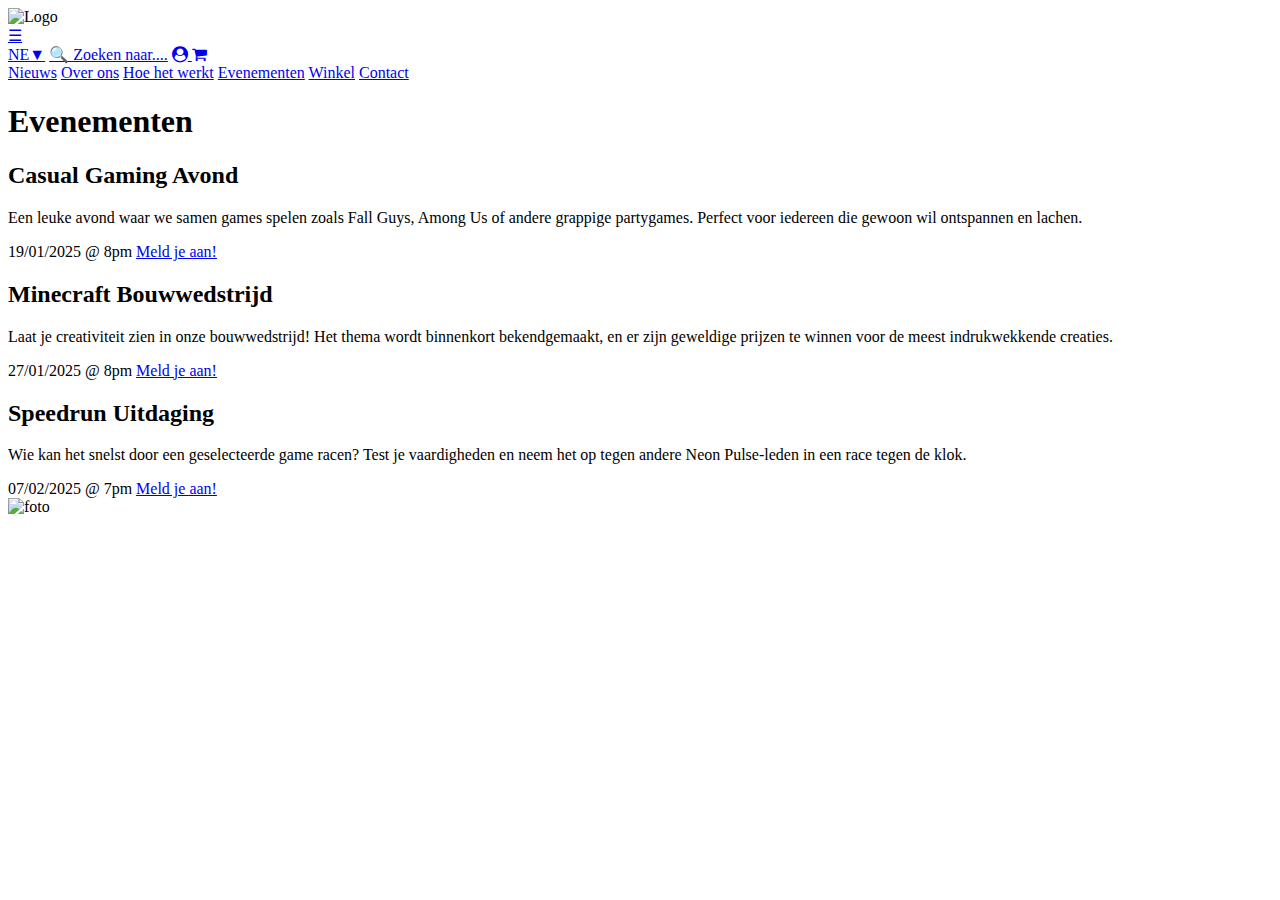
==== index.html @ 746c914e "index toegevoegd" ====
<!DOCTYPE html>
<html lang="nl">
<head>
    <meta charset="UTF-8">
    <meta name="viewport" content="width=device-width, initial-scale=1.0">
    <title>Evenementen - Mobile NL</title>
    <link rel="stylesheet" href="https://maxcdn.bootstrapcdn.com/font-awesome/4.7.0/css/font-awesome.min.css">
    <link rel="stylesheet" href="Style.css">
</head>
<body>
    <header>
        <div class="logo">
            <img src="fotos/Logo neon pulse.svg" alt="Logo">
        </div>

      
        <div class="burger-menu">
            <a href="#" class="burger-icon"> &#9776;</a>
        </div>
       <nav class="JUNHAO">
     <a href="#" class="taalverschil">NE▼</a>
             <a href="#" class="zoekbalktype">&#128269;    Zoeken naar....</a>  
    <a href="#" class="profiel-logo"><i class="fa fa-user-circle"></i> </a>  
     <a href="#" class="shopping-icon"><i class="fa fa-shopping-cart"></i> </a>  
    </nav>
        
    </header>
<nav class="menu">
            <a href="#">Nieuws</a>
            <a href="#">Over ons</a>
            <a href="#">Hoe het werkt</a>
            <a href="#">Evenementen</a>
            <a href="#">Winkel</a>
            <a href="#">Contact</a>
        </nav>
    <main>
        <h1>Evenementen</h1>
        <div class="events-div">
        <div class="events-divleft">
<article class="article">
            <h2>Casual Gaming Avond</h2>
            <p>Een leuke avond waar we samen games spelen zoals Fall Guys, Among Us of andere grappige partygames. Perfect voor iedereen die gewoon wil ontspannen en lachen.</p>
            <div class="event-info">
                <span>19/01/2025 @ 8pm</span>
                <a href="#" class="btn">Meld je aan!</a>
            </div>
        </article>
<article class="article">
            <h2>Minecraft Bouwwedstrijd</h2>
            <p>Laat je creativiteit zien in onze bouwwedstrijd! Het thema wordt binnenkort bekendgemaakt, en er zijn geweldige prijzen te winnen voor de meest indrukwekkende creaties.</p>
            <div class="event-info">
                <span>27/01/2025 @ 8pm</span>
                <a href="#" class="btn">Meld je aan!</a>
            </div>
     </article>

       <article class="article">
            <h2>Speedrun Uitdaging</h2>
            <p>Wie kan het snelst door een geselecteerde game racen? Test je vaardigheden en neem het op tegen andere Neon Pulse-leden in een race tegen de klok.</p>
            <div class="event-info">
                <span>07/02/2025 @ 7pm</span>
                <a href="#" class="btn">Meld je aan!</a>
            </div>
    </article>
</div>
    <div class="eventfotos">
<img src="fotos/Group 1398.png" alt="foto">

    </div>
</div>
    </main>
</body>
</html>
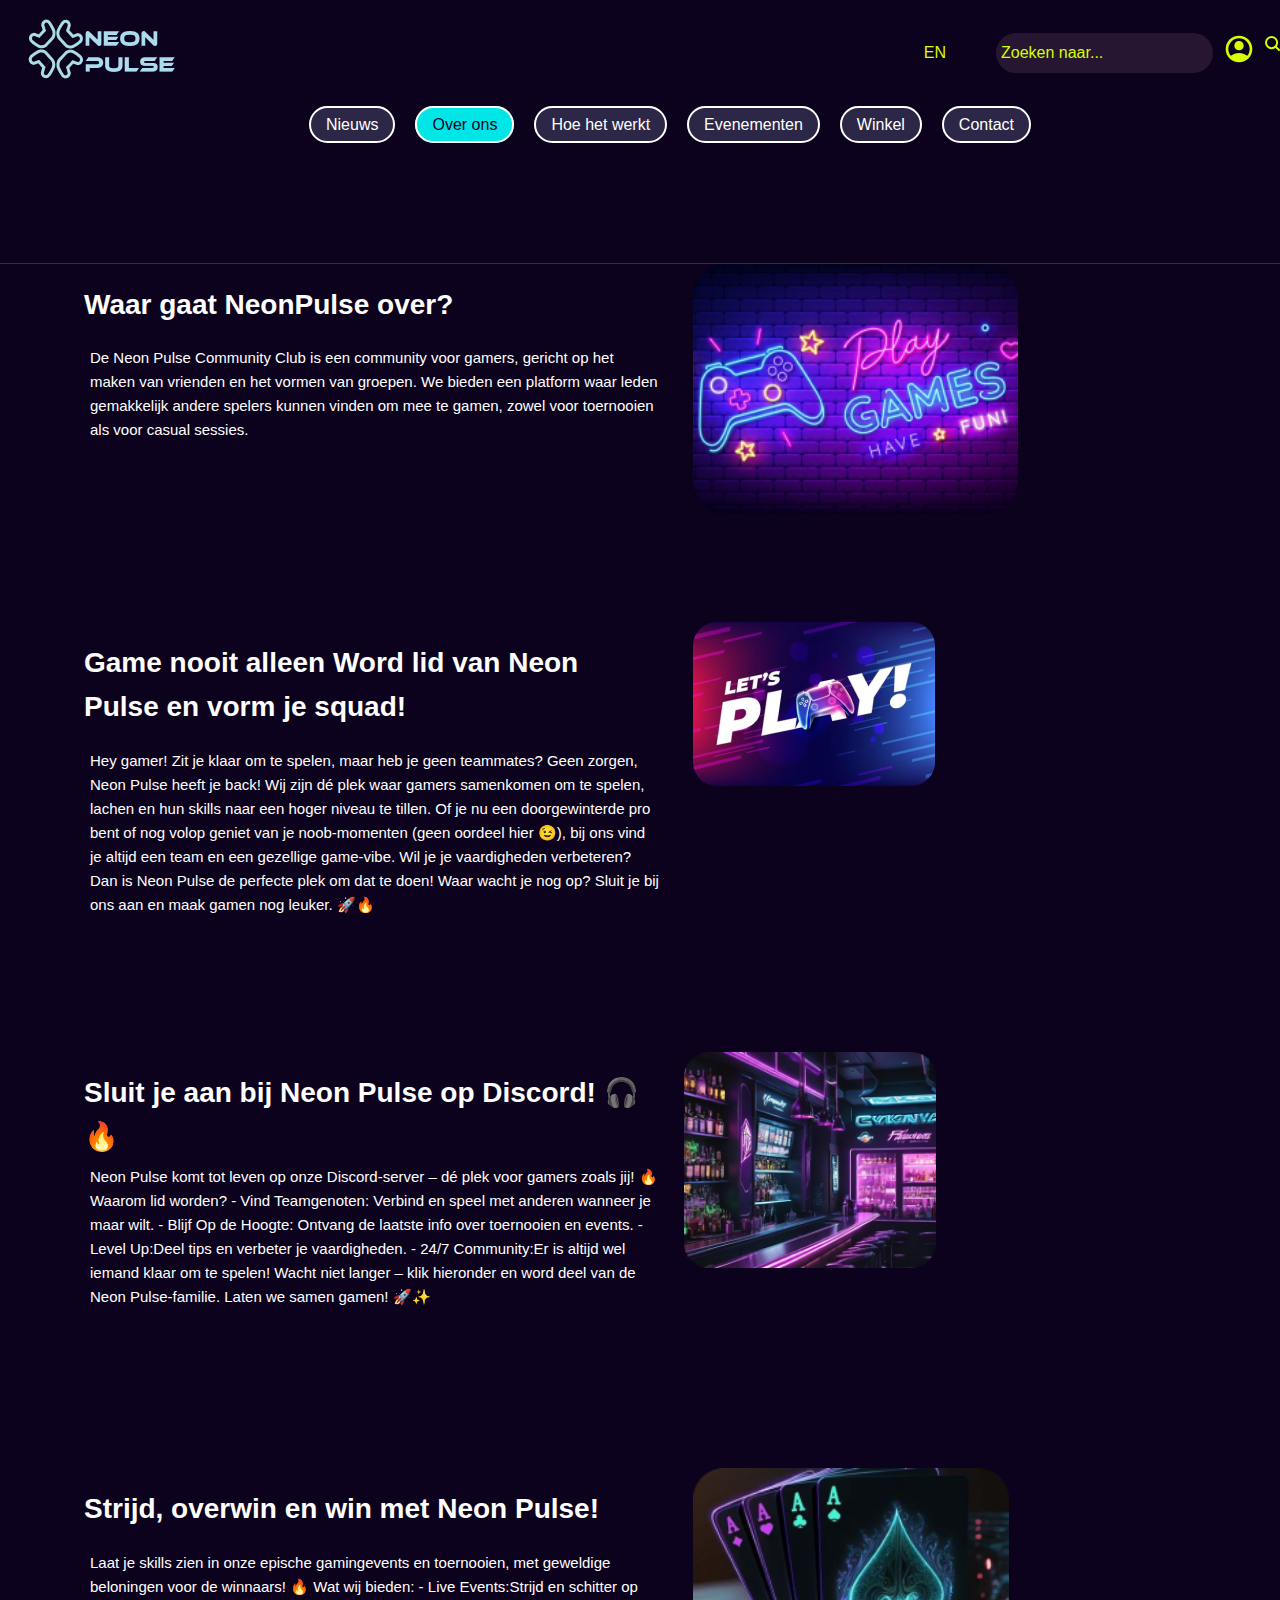
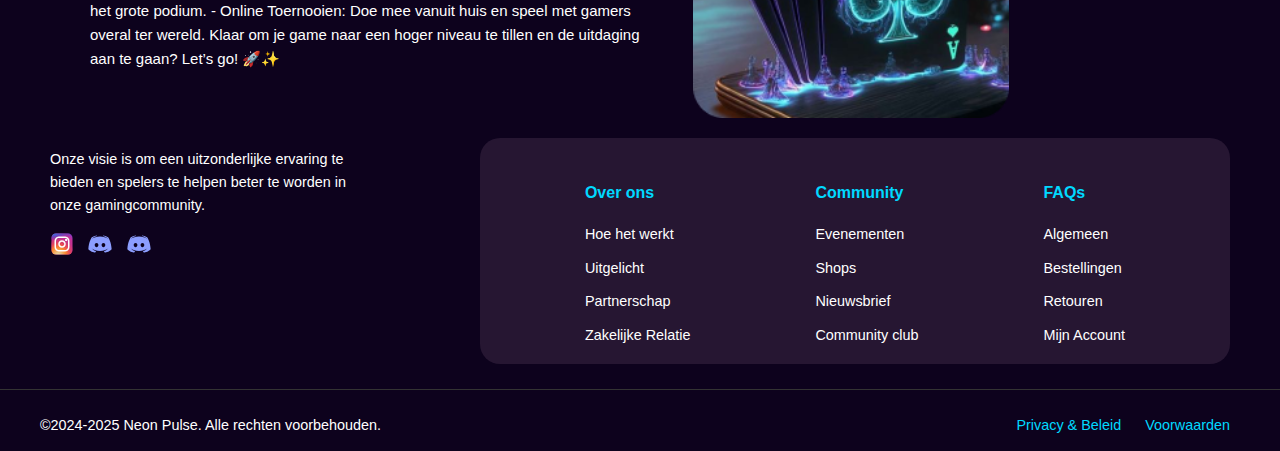
==== commit a20f1a00: "website update 16:00" ====
--- a/index.html
+++ b/index.html
@@ -1,74 +1,279 @@
 <!DOCTYPE html>
 <html lang="nl">
-<head>
-    <meta charset="UTF-8">
-    <meta name="viewport" content="width=device-width, initial-scale=1.0">
-    <title>Evenementen - Mobile NL</title>
-    <link rel="stylesheet" href="https://maxcdn.bootstrapcdn.com/font-awesome/4.7.0/css/font-awesome.min.css">
-    <link rel="stylesheet" href="Style.css">
-</head>
-<body>
-    <header>
+  <head>
+    <meta charset="UTF-8" />
+    <meta name="viewport" content="width=device-width, initial-scale=1.0" />
+    <title>Neon Pulse</title>
+    <link rel="stylesheet" href="css/neonstijl.css" />
+    <link rel="stylesheet" href="css/normalize.css" />
+  </head>
+  <body>
+    <div class="container">
+      <!-- Dit wordt de header -->
+      <header class="header">
         <div class="logo">
-            <img src="fotos/Logo neon pulse.svg" alt="Logo">
-        </div>
-
-      
-        <div class="burger-menu">
-            <a href="#" class="burger-icon"> &#9776;</a>
-        </div>
-       <nav class="JUNHAO">
-     <a href="#" class="taalverschil">NE▼</a>
-             <a href="#" class="zoekbalktype">&#128269;    Zoeken naar....</a>  
-    <a href="#" class="profiel-logo"><i class="fa fa-user-circle"></i> </a>  
-     <a href="#" class="shopping-icon"><i class="fa fa-shopping-cart"></i> </a>  
-    </nav>
-        
-    </header>
-<nav class="menu">
-            <a href="#">Nieuws</a>
-            <a href="#">Over ons</a>
-            <a href="#">Hoe het werkt</a>
-            <a href="#">Evenementen</a>
-            <a href="#">Winkel</a>
-            <a href="#">Contact</a>
-        </nav>
-    <main>
-        <h1>Evenementen</h1>
-        <div class="events-div">
-        <div class="events-divleft">
-<article class="article">
-            <h2>Casual Gaming Avond</h2>
-            <p>Een leuke avond waar we samen games spelen zoals Fall Guys, Among Us of andere grappige partygames. Perfect voor iedereen die gewoon wil ontspannen en lachen.</p>
-            <div class="event-info">
-                <span>19/01/2025 @ 8pm</span>
-                <a href="#" class="btn">Meld je aan!</a>
+          <img src="photos/logo.png" alt="Neon Pulse Logo" />
+        </div>
+        <div class="menu-icon">
+          <div></div>
+          <div></div>
+          <div></div>
+        </div>
+
+        <div class="navigatie">
+          <div class="subheader">
+            <div>
+              <a href="">
+                <img src="photos/Logo neon pulse PNG.jpg" alt="" />
+              </a>
             </div>
-        </article>
-<article class="article">
-            <h2>Minecraft Bouwwedstrijd</h2>
-            <p>Laat je creativiteit zien in onze bouwwedstrijd! Het thema wordt binnenkort bekendgemaakt, en er zijn geweldige prijzen te winnen voor de meest indrukwekkende creaties.</p>
-            <div class="event-info">
-                <span>27/01/2025 @ 8pm</span>
-                <a href="#" class="btn">Meld je aan!</a>
+
+            <div class="search-cart">
+              <a href="#" class="englishbutton"> EN </a>
+              <input
+                class="searchbar"
+                type="text"
+                placeholder="Zoeken naar..."
+              />
+
+              <a href=""><img src="photos/account_circle.svg" alt="" /></a>
+              <a href=""> <img src="photos/🦆 icon _search_.svg" alt="" /></a>
             </div>
-     </article>
-
-       <article class="article">
-            <h2>Speedrun Uitdaging</h2>
-            <p>Wie kan het snelst door een geselecteerde game racen? Test je vaardigheden en neem het op tegen andere Neon Pulse-leden in een race tegen de klok.</p>
-            <div class="event-info">
-                <span>07/02/2025 @ 7pm</span>
-                <a href="#" class="btn">Meld je aan!</a>
-            </div>
-    </article>
-</div>
-    <div class="eventfotos">
-<img src="fotos/Group 1398.png" alt="foto">
-
+          </div>
+          <div class="headernav">
+            <nav>
+              <ul>
+                <li><a href="#">Nieuws</a></li>
+                <li>
+                  <a href="about us/About-us-yelle.html" class="active"
+                    >Over ons</a
+                  >
+                </li>
+                <li><a href="#">Hoe het werkt</a></li>
+                <li><a href="event pagina/index.html">Evenementen</a></li>
+                <li><a href="#">Winkel</a></li>
+                <li><a href="#">Contact</a></li>
+              </ul>
+            </nav>
+          </div>
+        </div>
+      </header>
+
+      <!-- Content -->
+      <section class="content">
+        <div>
+          <h1>Waar gaat NeonPulse over?</h1>
+          <p>
+            De Neon Pulse Community Club is een community voor gamers, gericht
+            op het maken van vrienden en het vormen van groepen. We bieden een
+            platform waar leden gemakkelijk andere spelers kunnen vinden om mee
+            te gamen, zowel voor toernooien als voor casual sessies.
+          </p>
+        </div>
+
+        <div class="image">
+          <img
+            class="imageRight"
+            src="photos/play-games.jpg"
+            alt="Play Games Neon"
+          />
+        </div>
+      </section>
+      <hr />
+
+      <section class="content-game">
+        <div>
+          <h1>Game nooit alleen Word lid van Neon Pulse en vorm je squad!</h1>
+          <p>
+            Hey gamer! Zit je klaar om te spelen, maar heb je geen teammates?
+            Geen zorgen, Neon Pulse heeft je back! Wij zijn dé plek waar gamers
+            samenkomen om te spelen, lachen en hun skills naar een hoger niveau
+            te tillen. Of je nu een doorgewinterde pro bent of nog volop geniet
+            van je noob-momenten (geen oordeel hier 😉), bij ons vind je altijd
+            een team en een gezellige game-vibe. Wil je je vaardigheden
+            verbeteren? Dan is Neon Pulse de perfecte plek om dat te doen! Waar
+            wacht je nog op? Sluit je bij ons aan en maak gamen nog leuker. 🚀🔥
+          </p>
+        </div>
+
+        <div class="image">
+          <img
+            class="imagecenter"
+            src="photos/letsplay.jpg"
+            alt="Play Games Neon"
+          />
+        </div>
+      </section>
+      <hr />
+
+      <section class="content-discord">
+        <div>
+          <h1>Sluit je aan bij Neon Pulse op Discord! 🎧🔥</h1>
+          <p>
+            Neon Pulse komt tot leven op onze Discord-server – dé plek voor
+            gamers zoals jij! 🔥 Waarom lid worden? - Vind Teamgenoten: Verbind
+            en speel met anderen wanneer je maar wilt. - Blijf Op de Hoogte:
+            Ontvang de laatste info over toernooien en events. - Level Up:Deel
+            tips en verbeter je vaardigheden. - 24/7 Community:Er is altijd wel
+            iemand klaar om te spelen! Wacht niet langer – klik hieronder en
+            word deel van de Neon Pulse-familie. Laten we samen gamen! 🚀✨
+          </p>
+        </div>
+
+        <div class="image-arcade">
+          <img
+            class="imagecenter"
+            src="photos/arcade.png"
+            alt="Play Games Neon"
+          />
+        </div>
+      </section>
+      <hr />
+
+      <section class="content-aansluiten">
+        <div>
+          <h1>Strijd, overwin en win met Neon Pulse!</h1>
+          <p>
+            Laat je skills zien in onze epische gamingevents en toernooien, met
+            geweldige beloningen voor de winnaars! 🔥 Wat wij bieden: - Live
+            Events:Strijd en schitter op het grote podium. - Online Toernooien:
+            Doe mee vanuit huis en speel met gamers overal ter wereld. Klaar om
+            je game naar een hoger niveau te tillen en de uitdaging aan te gaan?
+            Let’s go! 🚀✨
+          </p>
+        </div>
+        <div class="image-cards">
+          <img
+            class="imageRight"
+            src="photos/cards.png"
+            alt="Play Games Neon"
+          />
+        </div>
+      </section>
+      <hr />
     </div>
-</div>
-    </main>
-</body>
+    <div class="footer-container">
+      <div class="footer-left">
+        <div class="logo">
+          <img src="img/Logo neon pulse PNG.jpg" alt="" />
+        </div>
+        <p>
+          Onze visie is om een uitzonderlijke ervaring te bieden en spelers te
+          helpen beter te worden in onze gamingcommunity.
+        </p>
+        <div class="social-icons">
+          <a href="#"><img src="photos/insta logo.svg" alt="Instagram" /></a>
+          <a href="#"><img src="photos/discord logo.svg" alt="Discord" /></a>
+          <a href="#"><img src="photos/discord logo.svg" alt="Twitter" /></a>
+        </div>
+      </div>
+      <div class="footer-right">
+        <div class="footer-section">
+          <h4>Over ons</h4>
+          <ul>
+            <li><a href="#">Hoe het werkt</a></li>
+            <li><a href="#">Uitgelicht</a></li>
+            <li><a href="#">Partnerschap</a></li>
+            <li><a href="#">Zakelijke Relatie</a></li>
+          </ul>
+        </div>
+        <div class="footer-section">
+          <h4>Community</h4>
+          <ul>
+            <li><a href="event pagina/index.html">Evenementen</a></li>
+            <li><a href="#">Shops</a></li>
+            <li><a href="#">Nieuwsbrief</a></li>
+            <li><a href="#">Community club</a></li>
+          </ul>
+        </div>
+        <div class="footer-section">
+          <h4>FAQs</h4>
+          <ul>
+            <li><a href="#">Algemeen</a></li>
+            <li><a href="#">Bestellingen</a></li>
+            <li><a href="#">Retouren</a></li>
+            <li><a href="#">Mijn Account</a></li>
+          </ul>
+        </div>
+      </div>
+    </div>
+    <div class="footer-bottom">
+      <div>
+        <p>&copy;2024-2025 Neon Pulse. Alle rechten voorbehouden.</p>
+      </div>
+      <div>
+        <a href="#">Privacy & Beleid</a>
+        <a href="#">Voorwaarden</a>
+      </div>
+    </div>
+    <footer class="footer-page">
+      <div class="footer-container">
+        <div class="footer-left">
+          <div class="logo">
+            <img src="img/Logo neon pulse PNG.jpg" alt="" />
+          </div>
+          <p>
+            Onze visie is om een uitzonderlijke ervaring te bieden en spelers te
+            helpen beter te worden in onze gamingcommunity.
+          </p>
+          <div class="social-icons">
+            <a href="#"><img src="img/insta logo.svg" alt="Instagram" /></a>
+            <a href="#"><img src="img/discord logo.svg" alt="Discord" /></a>
+            <a href="#"><img src="img/twitter icon.svg" alt="Twitter" /></a>
+          </div>
+        </div>
+        <div class="footer-right">
+          <div class="footer-section">
+            <h4>Over ons</h4>
+            <ul>
+              <li><a href="#">Hoe het werkt</a></li>
+              <li><a href="#">Uitgelicht</a></li>
+              <li><a href="#">Partnerschap</a></li>
+              <li><a href="#">Zakelijke Relatie</a></li>
+            </ul>
+          </div>
+          <div class="footer-section">
+            <h4>Community</h4>
+            <ul>
+              <li><a href="#">Evenementen</a></li>
+              <li><a href="#">Shops</a></li>
+              <li><a href="#">Nieuwsbrief</a></li>
+              <li><a href="#">Community club</a></li>
+            </ul>
+          </div>
+          <div class="footer-section">
+            <h4>FAQ’s</h4>
+            <ul>
+              <li><a href="#">Algemeen</a></li>
+              <li><a href="#">Bestellingen</a></li>
+              <li><a href="#">Retouren</a></li>
+              <li><a href="#">Mijn Account</a></li>
+            </ul>
+          </div>
+        </div>
+      </div>
+      <div class="footer-bottom">
+        <div>
+          <p>&copy;2024-2025 Neon Pulse. Alle rechten voorbehouden.</p>
+        </div>
+        <div>
+          <a href="#">Privacy & Beleid</a>
+          <a href="#">Voorwaarden</a>
+        </div>
+      </div>
+      <h3>Sluit je nu aan bij onze Discord!</h3>
+      <img src="photos/Discord.png" alt="" />
+
+      <ul>
+        <li>Over ons</li>
+        <li>Community</li>
+        <li>FAQ's</li>
+      </ul>
+      <p>nieuwsbrief</p>
+      <br />
+      <input class="nieuws" type="text" placeholder="email" />
+
+      <p class="copy">&copy;2024-2025 Neon Pulse. Alle rechten voorbehouden.</p>
+    </footer>
+  </body>
 </html>
-
--- a/css/neonstijl.css
+++ b/css/neonstijl.css
@@ -0,0 +1,849 @@
+@media (min-width: 1281px) {
+  body {
+    font-family: Arial, sans-serif;
+    background-color: #0d021d;
+    color: #ffffff;
+    line-height: 1.6;
+  }
+
+  /* Container */
+  .container {
+    margin: auto;
+    background-color: #0d021d;
+  }
+
+  /* Header */
+  .header {
+    display: flex;
+    justify-content: space-between;
+    align-items: center;
+    padding: 10px 0;
+    border-bottom: 1px solid #333;
+  }
+
+  .logo img {
+    display: none;
+    height: 71.67px;
+    margin-left: 20px;
+  }
+
+  .menu-icon {
+    display: none;
+    display: flex;
+    flex-direction: column;
+    margin-right: 20px;
+    gap: 5px;
+    cursor: pointer;
+  }
+
+  .menu-icon div {
+    display: none;
+    width: 25px;
+    height: 3px;
+    background-color: #ff0;
+  }
+  header {
+    padding: 20px;
+  }
+
+  .navigatie {
+    width: 100%;
+    display: flex;
+    flex-direction: column;
+  }
+
+  .subheader {
+    display: flex;
+    flex-direction: row;
+    align-items: center;
+    justify-content: space-between;
+  }
+
+  .headernav {
+    display: flex;
+    justify-content: center;
+    padding-bottom: 100px;
+  }
+
+  .englishbutton {
+    text-decoration: none;
+    display: flex;
+    align-items: center;
+    color: #d6fe00;
+    padding-right: 40px;
+  }
+
+  .logo {
+    font-size: 1.5em;
+    font-weight: bold;
+  }
+
+  nav ul {
+    list-style: none;
+    display: flex;
+    gap: 20px;
+    border: white;
+  }
+
+  nav ul li a {
+    text-decoration: none;
+    color: #fff;
+    padding: 8px 15px;
+    border-radius: 50px;
+    background-color: #2c2746;
+    border: 2px solid #fff;
+  }
+
+  nav ul li a.active,
+  nav ul li a:hover {
+    background-color: #00e6e6;
+    color: #190028;
+  }
+
+  .searchbar {
+    background-color: #261632;
+    color: #d6fe00;
+  }
+
+  .searchbar::placeholder {
+    color: #d6fe00;
+  }
+
+  .search-cart {
+    display: flex;
+    gap: 10px;
+    flex-direction: row;
+  }
+
+  .search-cart input {
+    padding: 5px;
+    border: none;
+    border-radius: 20px;
+  }
+
+  .icon,
+  .cart {
+    cursor: pointer;
+    font-size: 1.2em;
+  }
+
+  .content {
+    display: flex;
+    gap: 2em;
+  }
+
+  .content h1 {
+    margin-left: 3em;
+    font-size: 28px;
+    text-align: left;
+  }
+
+  .content p {
+    margin-left: 6em;
+    font-size: 15px;
+    max-width: 571px;
+    max-height: 88px;
+    text-align: left;
+  }
+  .imageRight {
+    height: 250px;
+  }
+
+  hr {
+    display: none;
+    width: 20em;
+  }
+
+  .content-game {
+    display: flex;
+    margin-top: 100px;
+    gap: 2em;
+  }
+
+  .content-game h1 {
+    max-width: 500px;
+    margin-left: 3em;
+    font-size: 28px;
+    text-align: left;
+  }
+
+  .content-game p {
+    margin-left: 6em;
+    font-size: 15px;
+    max-width: 571px;
+    max-height: 88px;
+    text-align: left;
+  }
+
+  .content-discord {
+    display: flex;
+    margin-top: 200px;
+    gap: 2em;
+  }
+
+  .content-discord h1 {
+    max-width: 580px;
+    max-height: 76px;
+    margin-left: 3em;
+    font-size: 28px;
+    text-align: left;
+  }
+
+  .content-discord p {
+    margin-left: 6em;
+    font-size: 15px;
+    max-width: 571px;
+    max-height: 88px;
+    text-align: left;
+  }
+
+  .content-aansluiten {
+    display: flex;
+    margin-top: 200px;
+    gap: 2em;
+  }
+  .content-aansluiten h1 {
+    max-width: 580px;
+    max-height: 76px;
+    margin-left: 3em;
+    font-size: 28px;
+    text-align: left;
+  }
+
+  .content-aansluiten p {
+    margin-left: 6em;
+    font-size: 15px;
+    max-width: 571px;
+    max-height: 88px;
+    text-align: left;
+  }
+
+  .image-arcade {
+    display: flex;
+    justify-content: right;
+    flex-direction: row;
+  }
+
+  .image-cards {
+    display: flex;
+    justify-content: right;
+    flex-direction: row;
+  }
+
+  footer {
+    display: none;
+  }
+
+  .footer-container {
+    display: flex;
+    justify-content: space-between;
+    padding: 20px 50px;
+    flex-wrap: wrap;
+  }
+
+  .footer-left {
+    max-width: 300px;
+  }
+
+  .footer-left h2 {
+    font-size: 1.5rem;
+    color: #00d9ff;
+  }
+
+  .footer-left span {
+    color: #fff;
+  }
+
+  .footer-left p {
+    margin-top: 10px;
+    font-size: 0.9rem;
+  }
+
+  .social-icons a {
+    display: inline-block;
+    margin-right: 10px;
+  }
+
+  .social-icons img {
+    width: 24px;
+    height: 24px;
+  }
+
+  .footer-right {
+    display: flex;
+    justify-content: space-evenly;
+    flex-grow: 1;
+    background-color: #261632;
+    border-radius: 20px;
+    max-width: 750px;
+    padding-top: 20px;
+  }
+
+  .footer-section {
+    margin: 0 20px;
+  }
+
+  .footer-section h4 {
+    margin-bottom: 10px;
+    font-size: 1rem;
+    color: #00d9ff;
+  }
+
+  .footer-section ul {
+    list-style: none;
+    padding: 0;
+  }
+
+  .footer-section ul li {
+    margin: 8px 0;
+  }
+
+  .footer-section ul li a {
+    color: #fff;
+    text-decoration: none;
+    font-size: 0.9rem;
+    transition: color 0.3s;
+  }
+
+  .footer-section ul li a:hover {
+    color: #00d9ff;
+  }
+
+  .footer-bottom {
+    border-top: 1px solid #333;
+    padding-top: 10px;
+    font-size: 0.9rem;
+    margin-top: 5px;
+    display: flex;
+    align-items: center;
+    justify-content: space-between;
+    padding-left: 40px;
+    padding-right: 40px;
+  }
+
+  .footer-bottom a {
+    color: #00d9ff;
+    text-decoration: none;
+    margin: 0 10px;
+    font-size: 0.9rem;
+  }
+
+  .footer-bottom a:hover {
+    text-decoration: underline;
+  }
+}
+
+@media (min-width: 413px) and (max-width: 1280px) {
+  body {
+    font-family: Arial, sans-serif;
+    background-color: #0d021d;
+    color: #ffffff;
+    line-height: 1.6;
+  }
+
+  /* Container */
+  .container {
+    margin: auto;
+    background-color: #0d021d;
+  }
+
+  /* Header */
+  .header {
+    display: flex;
+    justify-content: space-between;
+    align-items: center;
+    padding: 10px 0;
+    border-bottom: 1px solid #333;
+  }
+
+  .logo img {
+    display: none;
+    height: 71.67px;
+    margin-left: 20px;
+  }
+
+  .menu-icon {
+    display: none;
+    display: flex;
+    flex-direction: column;
+    margin-right: 20px;
+    gap: 5px;
+    cursor: pointer;
+  }
+
+  .menu-icon div {
+    display: none;
+    width: 25px;
+    height: 3px;
+    background-color: #ff0;
+  }
+  header {
+    padding: 20px;
+  }
+
+  .navigatie {
+    width: 100%;
+    display: flex;
+    flex-direction: column;
+  }
+
+  .subheader {
+    display: flex;
+    flex-direction: row;
+    align-items: center;
+    justify-content: space-between;
+  }
+
+  .headernav {
+    display: flex;
+    justify-content: center;
+    padding-bottom: 100px;
+  }
+
+  .englishbutton {
+    text-decoration: none;
+    display: flex;
+    align-items: center;
+    color: #d6fe00;
+    padding-right: 40px;
+  }
+
+  .logo {
+    font-size: 1.5em;
+    font-weight: bold;
+  }
+
+  nav ul {
+    list-style: none;
+    display: flex;
+    gap: 20px;
+    border: white;
+  }
+
+  nav ul li a {
+    text-decoration: none;
+    color: #fff;
+    padding: 8px 15px;
+    border-radius: 50px;
+    background-color: #2c2746;
+    border: 2px solid #fff;
+  }
+
+  nav ul li a.active,
+  nav ul li a:hover {
+    background-color: #00e6e6;
+    color: #190028;
+  }
+
+  .searchbar {
+    background-color: #261632;
+    color: #d6fe00;
+  }
+
+  .searchbar::placeholder {
+    color: #d6fe00;
+  }
+
+  .search-cart {
+    display: flex;
+    gap: 10px;
+    flex-direction: row;
+  }
+
+  .search-cart input {
+    padding: 5px;
+    border: none;
+    border-radius: 20px;
+  }
+
+  .icon,
+  .cart {
+    cursor: pointer;
+    font-size: 1.2em;
+  }
+
+  .content {
+    display: flex;
+    gap: 2em;
+  }
+
+  .content h1 {
+    margin-left: 3em;
+    font-size: 28px;
+    text-align: left;
+  }
+
+  .content p {
+    margin-left: 6em;
+    font-size: 15px;
+    max-width: 571px;
+    max-height: 88px;
+    text-align: left;
+  }
+  .imageRight {
+    height: 250px;
+  }
+
+  hr {
+    display: none;
+    width: 20em;
+  }
+
+  .content-game {
+    display: flex;
+    margin-top: 100px;
+    gap: 2em;
+  }
+
+  .content-game h1 {
+    max-width: 500px;
+    margin-left: 3em;
+    font-size: 28px;
+    text-align: left;
+  }
+
+  .content-game p {
+    margin-left: 6em;
+    font-size: 15px;
+    max-width: 571px;
+    max-height: 88px;
+    text-align: left;
+  }
+
+  .content-discord {
+    display: flex;
+    margin-top: 200px;
+    gap: 2em;
+  }
+
+  .content-discord h1 {
+    max-width: 580px;
+    max-height: 76px;
+    margin-left: 3em;
+    font-size: 28px;
+    text-align: left;
+  }
+
+  .content-discord p {
+    margin-left: 6em;
+    font-size: 15px;
+    max-width: 571px;
+    max-height: 88px;
+    text-align: left;
+  }
+
+  .content-aansluiten {
+    display: flex;
+    margin-top: 200px;
+    gap: 2em;
+  }
+  .content-aansluiten h1 {
+    max-width: 580px;
+    max-height: 76px;
+    margin-left: 3em;
+    font-size: 28px;
+    text-align: left;
+  }
+
+  .content-aansluiten p {
+    margin-left: 6em;
+    font-size: 15px;
+    max-width: 571px;
+    max-height: 88px;
+    text-align: left;
+  }
+
+  .image-arcade {
+    display: flex;
+    justify-content: right;
+    flex-direction: row;
+  }
+
+  .image-cards {
+    display: flex;
+    justify-content: right;
+    flex-direction: row;
+  }
+
+  footer {
+    display: none;
+  }
+
+  .footer-container {
+    display: flex;
+    justify-content: space-between;
+    padding: 20px 50px;
+    flex-wrap: wrap;
+  }
+
+  .footer-left {
+    max-width: 300px;
+  }
+
+  .footer-left h2 {
+    font-size: 1.5rem;
+    color: #00d9ff;
+  }
+
+  .footer-left span {
+    color: #fff;
+  }
+
+  .footer-left p {
+    margin-top: 10px;
+    font-size: 0.9rem;
+  }
+
+  .social-icons a {
+    display: inline-block;
+    margin-right: 10px;
+  }
+
+  .social-icons img {
+    width: 24px;
+    height: 24px;
+  }
+
+  .footer-right {
+    display: flex;
+    justify-content: space-evenly;
+    flex-grow: 1;
+    background-color: #261632;
+    border-radius: 20px;
+    max-width: 750px;
+    padding-top: 20px;
+  }
+
+  .footer-section {
+    margin: 0 20px;
+  }
+
+  .footer-section h4 {
+    margin-bottom: 10px;
+    font-size: 1rem;
+    color: #00d9ff;
+  }
+
+  .footer-section ul {
+    list-style: none;
+    padding: 0;
+  }
+
+  .footer-section ul li {
+    margin: 8px 0;
+  }
+
+  .footer-section ul li a {
+    color: #fff;
+    text-decoration: none;
+    font-size: 0.9rem;
+    transition: color 0.3s;
+  }
+
+  .footer-section ul li a:hover {
+    color: #00d9ff;
+  }
+
+  .footer-bottom {
+    border-top: 1px solid #333;
+    padding-top: 10px;
+    font-size: 0.9rem;
+    margin-top: 5px;
+    display: flex;
+    align-items: center;
+    justify-content: space-between;
+    padding-left: 40px;
+    padding-right: 40px;
+  }
+
+  .footer-bottom a {
+    color: #00d9ff;
+    text-decoration: none;
+    margin: 0 10px;
+    font-size: 0.9rem;
+  }
+
+  .footer-bottom a:hover {
+    text-decoration: underline;
+  }
+}
+
+@media (max-width: 412px) {
+  @import url("https://fonts.googleapis.com/css2?family=Open+Sans:ital,wght@0,300..800;1,300..800&display=swap");
+  body {
+    font-family: Arial, sans-serif;
+    background-color: #0d021d;
+    color: #ffffff;
+    line-height: 1.6;
+  }
+
+  /* Container */
+  .container {
+    max-width: 412px;
+    margin: auto;
+    background-color: #0d021d;
+  }
+
+  /* Header */
+  .header {
+    display: flex;
+    justify-content: space-between;
+    align-items: center;
+    padding: 10px 0;
+    border-bottom: 1px solid #333;
+  }
+
+  .logo img {
+    display: block;
+    height: 71.67px;
+    margin-left: 20px;
+  }
+
+  .menu-icon {
+    display: flex;
+    flex-direction: column;
+    margin-right: 20px;
+    gap: 5px;
+    cursor: pointer;
+  }
+
+  .menu-icon div {
+    width: 25px;
+    height: 3px;
+    background-color: #ff0;
+  }
+
+  .content {
+    padding: 10px 0;
+    display: flex;
+    flex-direction: column;
+    justify-content: center; /* Center horizontally */
+    align-items: center; /* Center vertically */
+    text-align: left;
+  }
+
+  .content h1 {
+    font-size: 32px;
+    width: 286px;
+  }
+
+  .content p {
+    font-size: 15px;
+    max-width: 286px;
+    max-height: 153px;
+  }
+
+  hr {
+    width: 20em;
+  }
+
+  .content-game {
+    padding: 10px 0;
+    display: flex;
+    flex-direction: column;
+    justify-content: center; /* Center horizontally */
+    align-items: center; /* Center vertically */
+    text-align: left;
+  }
+
+  .content-game h1 {
+    font-size: 32px;
+    width: 286px;
+  }
+
+  .content-game p {
+    font-size: 15px;
+    max-width: 286px;
+    max-height: 300px;
+  }
+
+  .content-game img {
+    padding: 44px;
+  }
+
+  .content-discord {
+    padding: 10px 0;
+    display: flex;
+    flex-direction: column;
+    justify-content: center; /* Center horizontally */
+    align-items: center; /* Center vertically */
+    text-align: left;
+  }
+
+  .content-discord h1 {
+    font-size: 32px;
+    width: 286px;
+  }
+
+  .content-discord p {
+    font-size: 15px;
+    max-width: 286px;
+    max-height: 300px;
+  }
+
+  .content-game img {
+    padding: 44px;
+  }
+
+  .content-aansluiten {
+    padding: 10px 0;
+    display: flex;
+    flex-direction: column;
+    justify-content: center; /* Center horizontally */
+    align-items: center; /* Center vertically */
+    text-align: left;
+  }
+
+  .content-aansluiten h1 {
+    font-size: 32px;
+    width: 286px;
+  }
+
+  .content-aansluiten p {
+    font-size: 15px;
+    max-width: 286px;
+    max-height: 300px;
+  }
+
+  .content-aansluiten img {
+    padding: 44px;
+  }
+
+  .footer-page {
+    align-items: center;
+    text-align: center;
+  }
+
+  ul {
+    margin-top: 3em;
+    display: flex;
+    flex-direction: row;
+    list-style-type: none;
+    gap: 3.5em;
+  }
+
+  .nieuws {
+    border-radius: 20px;
+  }
+
+  .footer-page p {
+    margin-top: 2em;
+  }
+
+  .copy {
+    text-align: left;
+    font-size: 10px;
+  }
+
+  .navigatie {
+    display: none;
+  }
+
+  .footer-container {
+    display: none;
+  }
+
+  .footer-bottom {
+    display: none;
+  }
+}
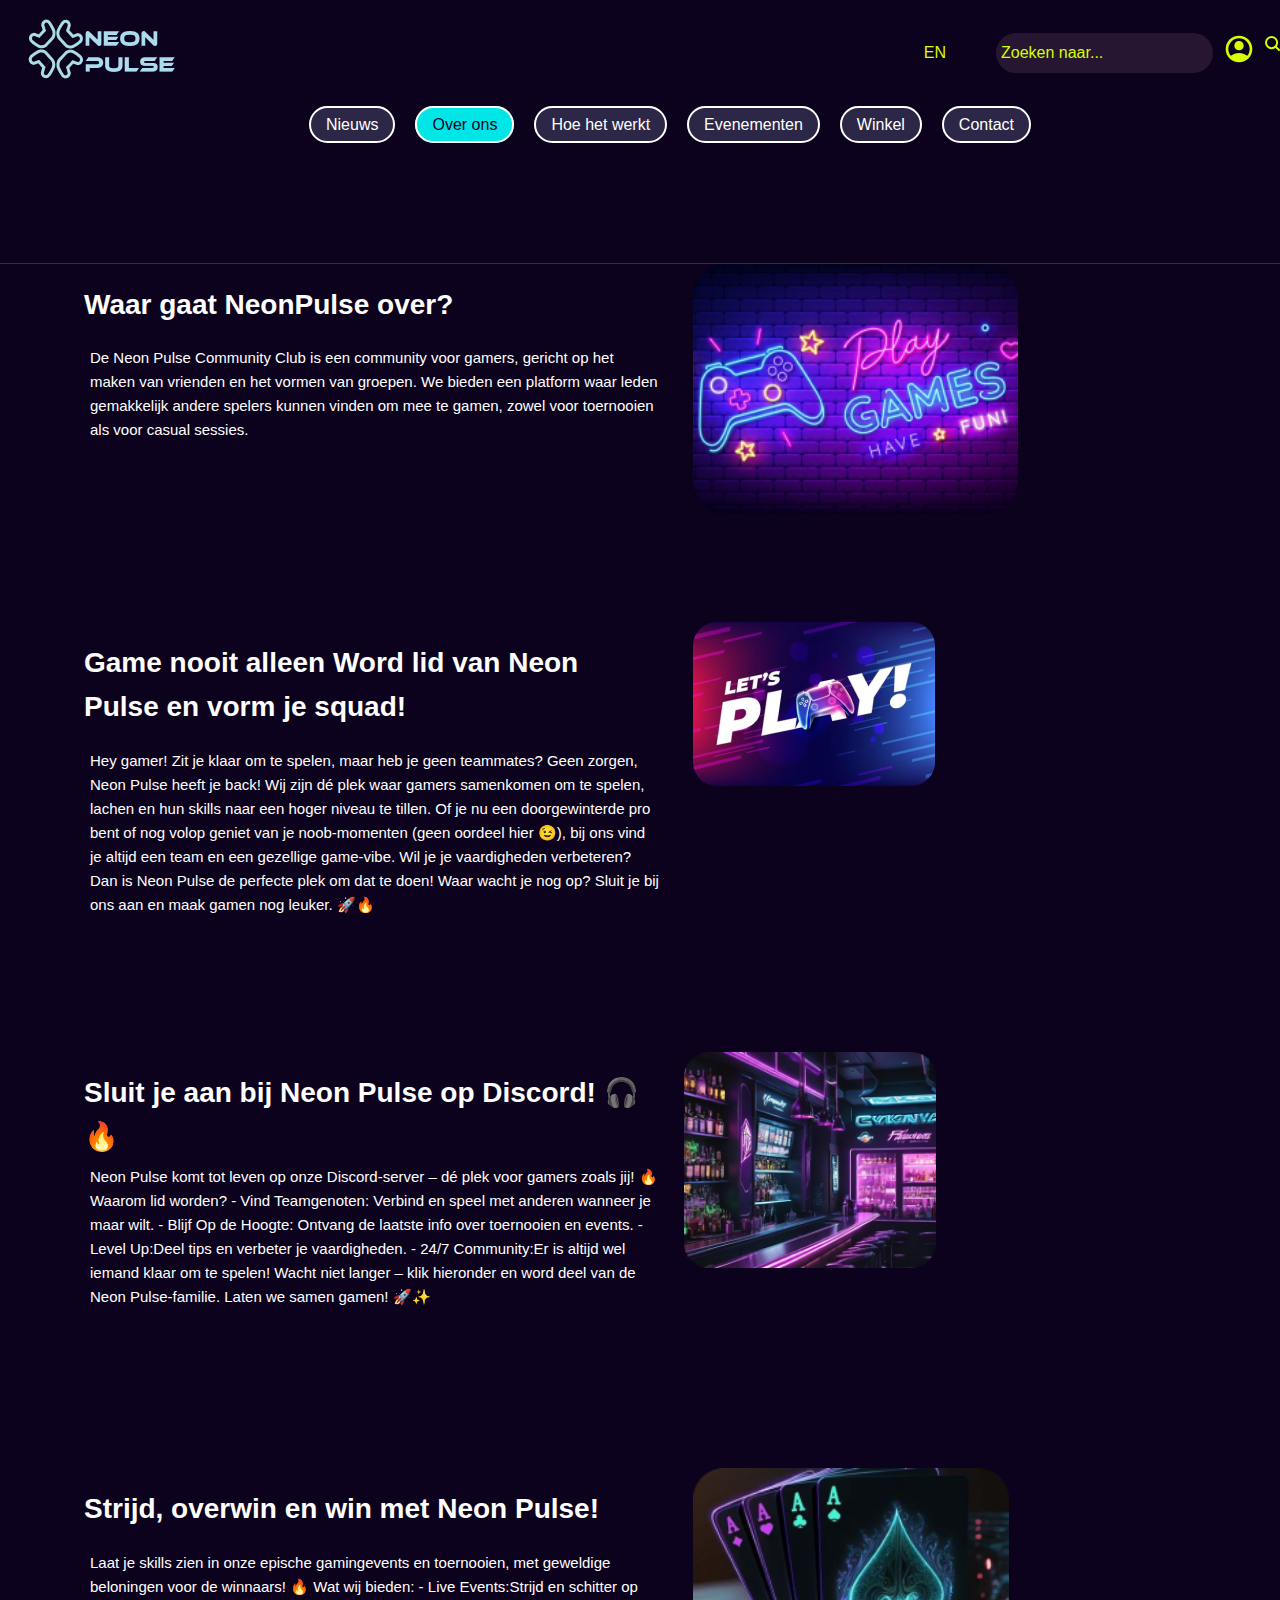
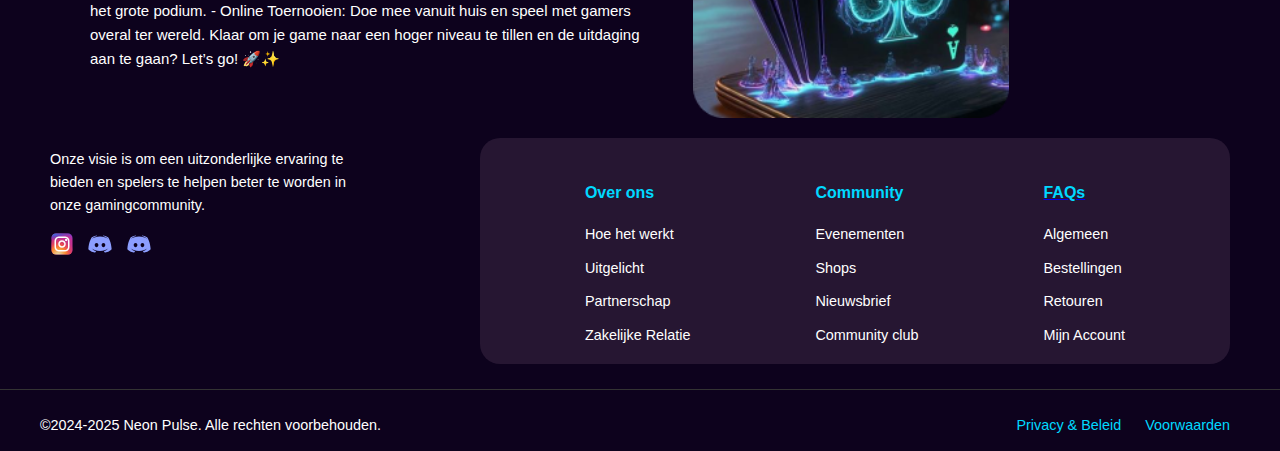
==== commit 97a4bb80: "heel de website" ====
--- a/index.html
+++ b/index.html
@@ -23,7 +23,7 @@
         <div class="navigatie">
           <div class="subheader">
             <div>
-              <a href="">
+              <a href="../searchexe-lab/index.html  ">
                 <img src="photos/Logo neon pulse PNG.jpg" alt="" />
               </a>
             </div>
@@ -49,10 +49,12 @@
                     >Over ons</a
                   >
                 </li>
-                <li><a href="#">Hoe het werkt</a></li>
-                <li><a href="event pagina/index.html">Evenementen</a></li>
-                <li><a href="#">Winkel</a></li>
-                <li><a href="#">Contact</a></li>
+                <li>
+                  <a href="Neon Pulse page 1/werking.html">Hoe het werkt</a>
+                </li>
+                <li><a href="event pagina/event.html">Evenementen</a></li>
+                <li><a href="Neon Pulse Store Page/shop.html">Winkel</a></li>
+                <li><a href="contact/contact.html">Contact</a></li>
               </ul>
             </nav>
           </div>
@@ -187,7 +189,7 @@
           </ul>
         </div>
         <div class="footer-section">
-          <h4>FAQs</h4>
+          <a href="code/faq.html"><h4>FAQs</h4></a>
           <ul>
             <li><a href="#">Algemeen</a></li>
             <li><a href="#">Bestellingen</a></li>
@@ -242,7 +244,7 @@
             </ul>
           </div>
           <div class="footer-section">
-            <h4>FAQ’s</h4>
+            <h4>FAQs</h4>
             <ul>
               <li><a href="#">Algemeen</a></li>
               <li><a href="#">Bestellingen</a></li>
@@ -267,7 +269,7 @@
       <ul>
         <li>Over ons</li>
         <li>Community</li>
-        <li>FAQ's</li>
+        <li>FAQs</li>
       </ul>
       <p>nieuwsbrief</p>
       <br />
--- a/css/neonstijl.css
+++ b/css/neonstijl.css
@@ -94,7 +94,6 @@
     border: 2px solid #fff;
   }
 
-  nav ul li a.active,
   nav ul li a:hover {
     background-color: #00e6e6;
     color: #190028;
